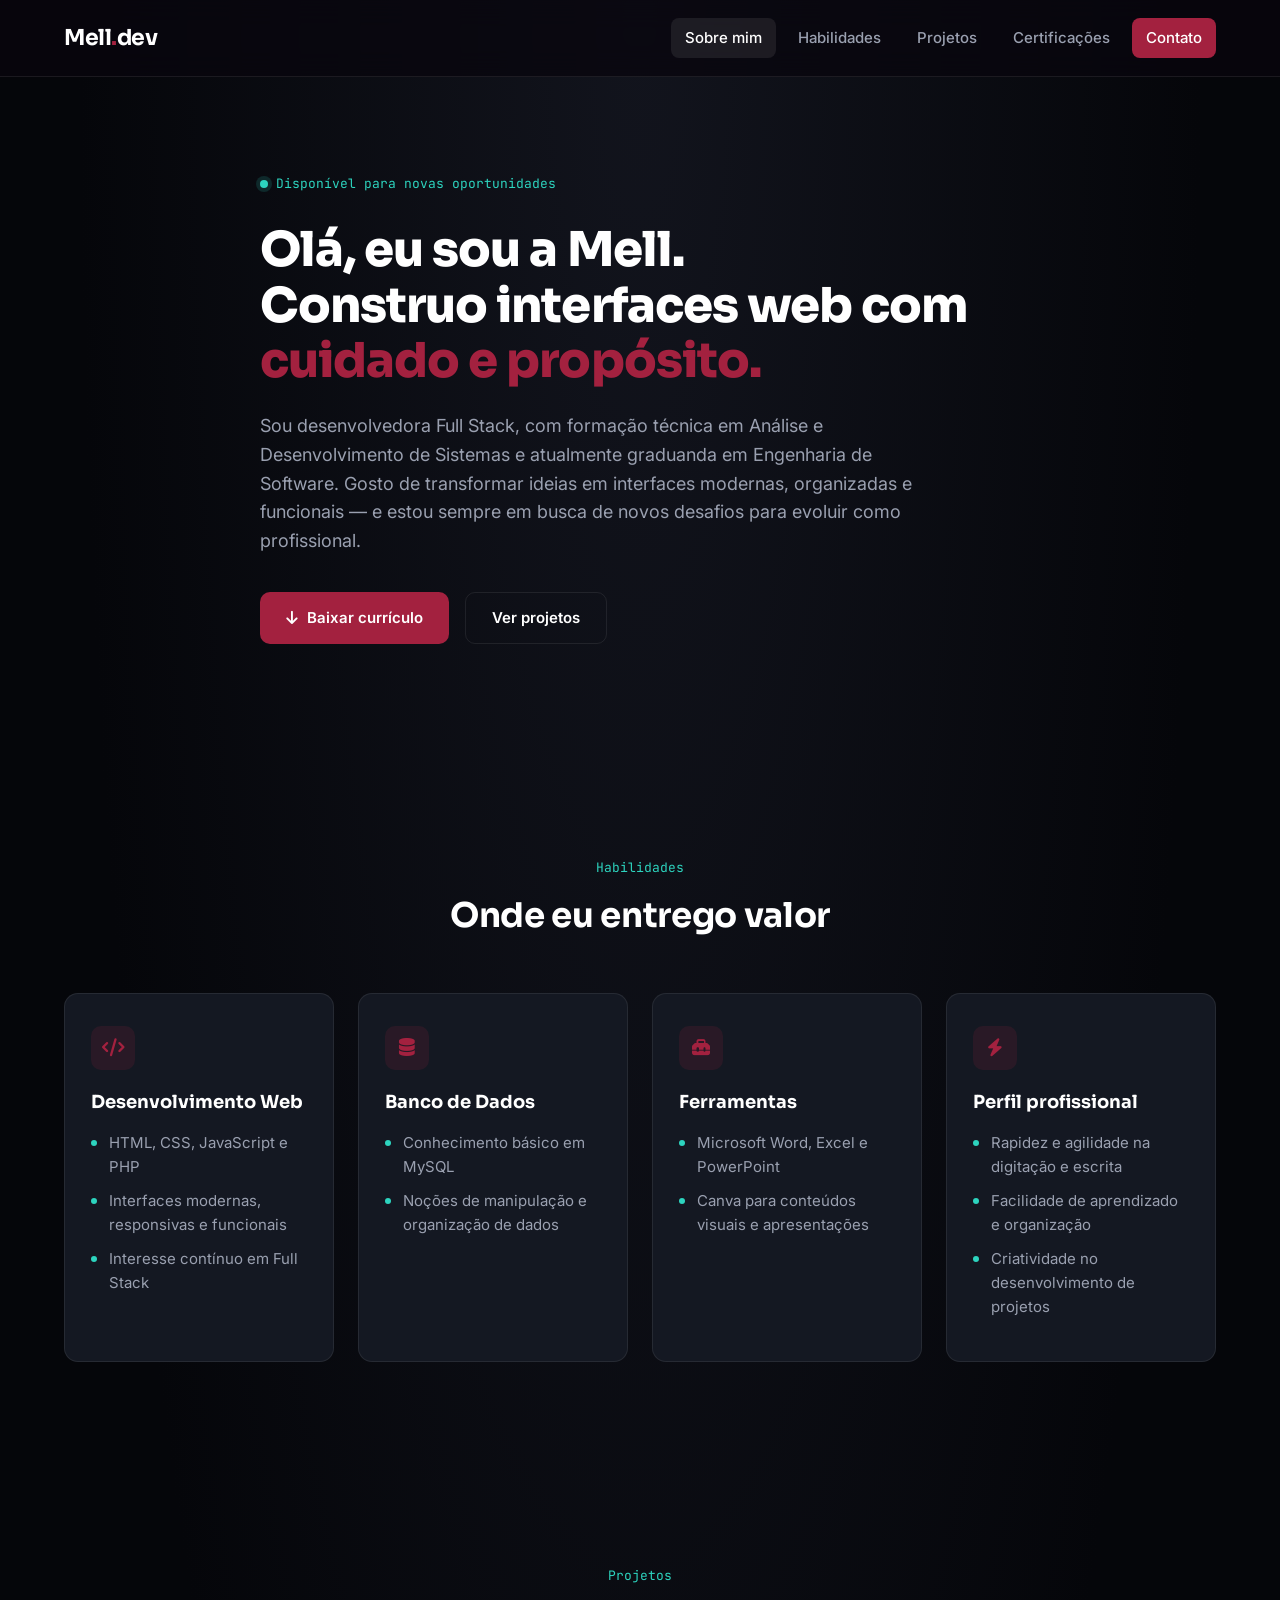
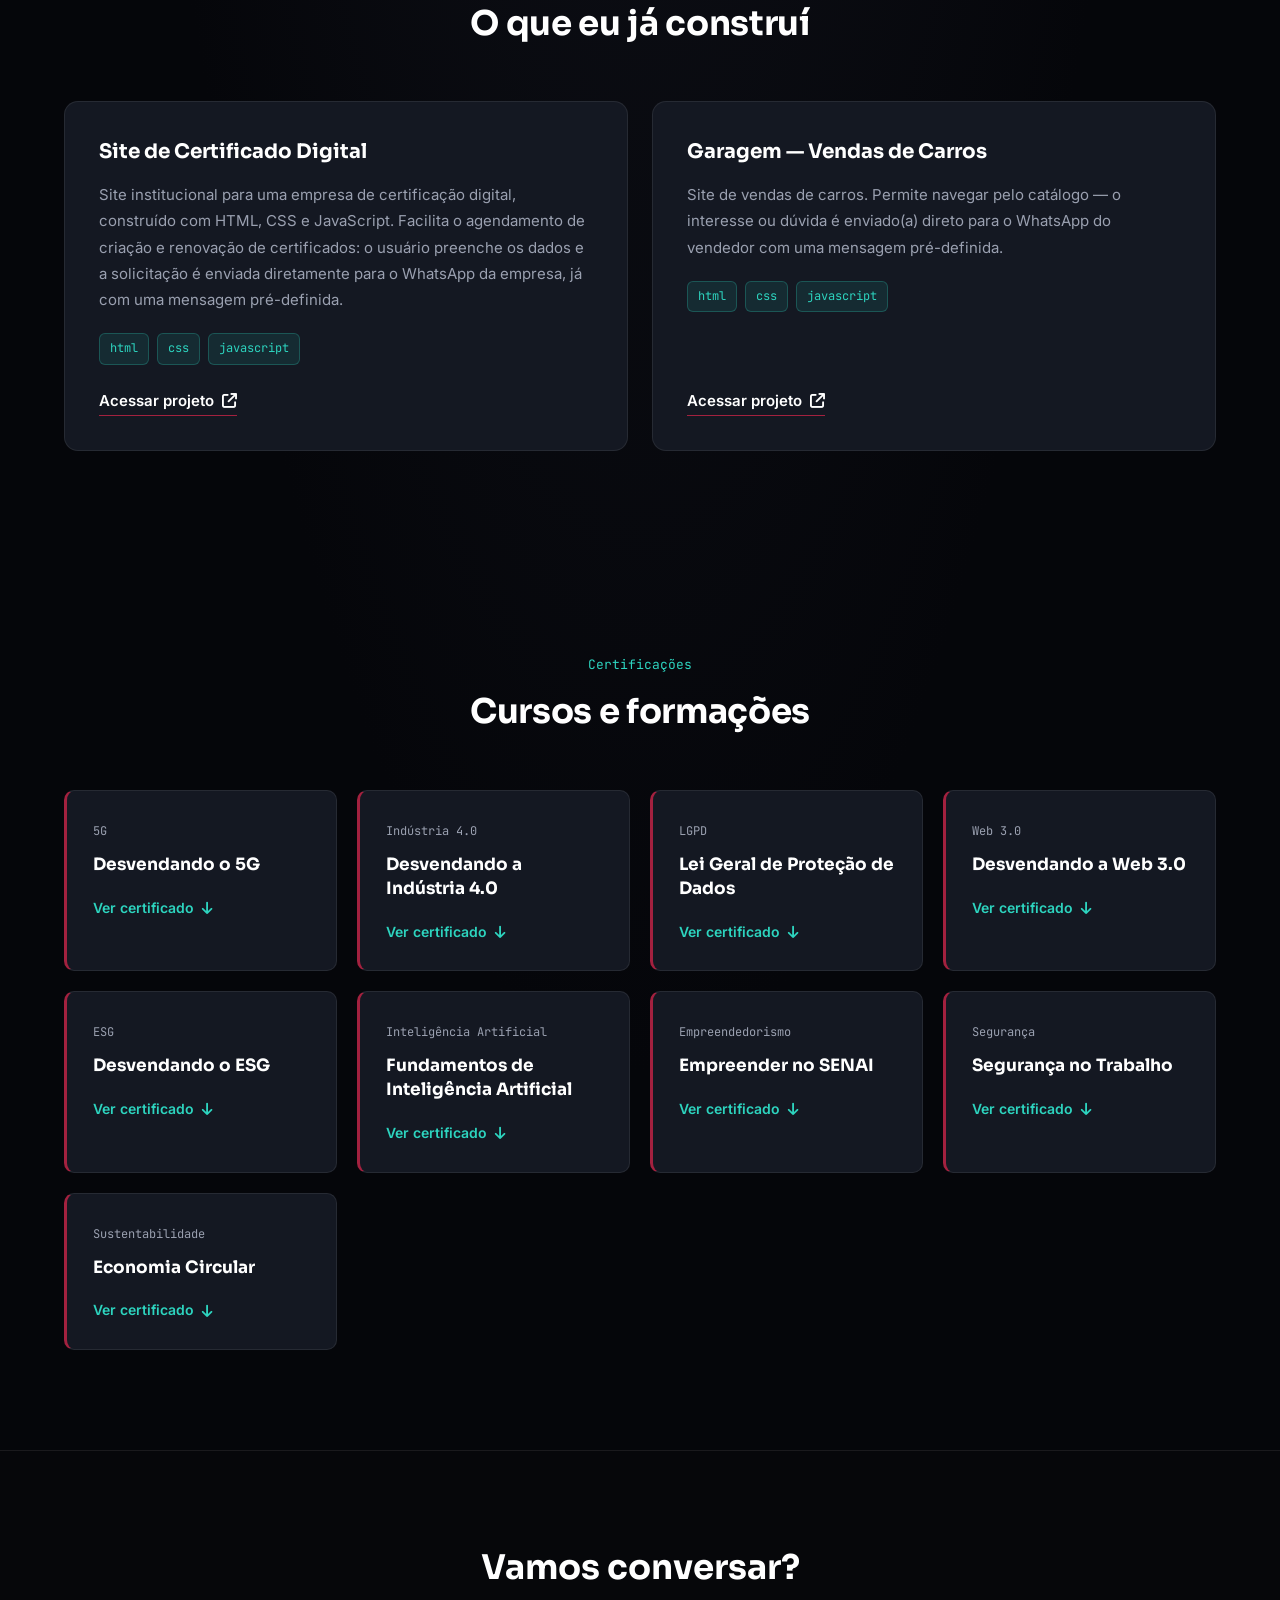
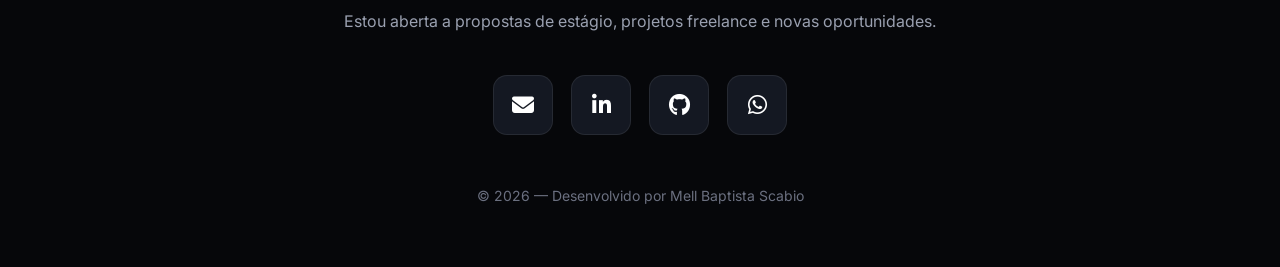
==== index.html @ d9e762c7 "ajuste dia 25/09/2026" ====
<!DOCTYPE html>
<html lang="pt-BR">

<head>
    <meta charset="UTF-8">
    <meta name="viewport" content="width=device-width, initial-scale=1.0">
    <title>Mell Baptista Scabio | Desenvolvedora Full Stack</title>
    <meta name="description" content="Portfólio de Mell Baptista Scabio, desenvolvedora Full Stack com foco em HTML, CSS, JavaScript e PHP. Confira projetos, habilidades e certificações.">

    <link rel="preconnect" href="https://fonts.googleapis.com">
    <link rel="preconnect" href="https://fonts.gstatic.com" crossorigin>
    <link href="https://fonts.googleapis.com/css2?family=Sora:wght@500;600;700;800&family=Inter:wght@400;500;600&family=JetBrains+Mono:wght@500&display=swap" rel="stylesheet">

    <link rel="stylesheet" href="css/style.css">
    <link rel="stylesheet" href="https://cdnjs.cloudflare.com/ajax/libs/font-awesome/6.5.1/css/all.min.css">
</head>

<body>

    <a href="#conteudo" class="skip-link">Pular para o conteúdo</a>

    <header>
        <div class="header-container">
            <a href="index.html" class="logo">Mell<span class="logo-dot">.</span>dev</a>

            <button class="nav-toggle" id="navToggle" aria-label="Abrir menu" aria-expanded="false">
                <span></span><span></span><span></span>
            </button>

            <nav id="navMenu">
                <ul>
                    <li><a href="#sobre">Sobre mim</a></li>
                    <li><a href="#habilidades">Habilidades</a></li>
                    <li><a href="#projetos">Projetos</a></li>
                    <li><a href="#certificacoes">Certificações</a></li>
                    <li><a href="#contato" class="nav-cta">Contato</a></li>
                </ul>
            </nav>
        </div>
    </header>

    <main id="conteudo">

        <section id="sobre" class="hero">
            <div class="hero-inner">
                <p class="eyebrow-role"><span class="dot"></span>Disponível para novas oportunidades</p>

                <h1 class="section-title">
                    Olá, eu sou a Mell.<br>
                    Construo interfaces web com <span>cuidado e propósito.</span>
                </h1>

                <p class="hero-text">
                    Sou desenvolvedora Full Stack, com formação técnica em Análise e Desenvolvimento de Sistemas
                    e atualmente graduanda em Engenharia de Software. Gosto de transformar ideias em interfaces
                    modernas, organizadas e funcionais — e estou sempre em busca de novos desafios para evoluir
                    como profissional.
                </p>

                <div class="hero-actions">
                    <a href="assets/Mell_curriculo_profissional.pdf" download class="btn btn-primary">
                        <i class="fa-solid fa-arrow-down"></i> Baixar currículo
                    </a>
                    <a href="#projetos" class="btn btn-ghost">Ver projetos</a>
                </div>
            </div>
        </section>

        <section id="habilidades" class="section-habilidades">
            <div class="section-header">
                <p class="eyebrow">Habilidades</p>
                <h2>Onde eu entrego valor</h2>
            </div>

            <div class="skills-grid">

                <article class="skill-card">
                    <div class="skill-icon"><i class="fa-solid fa-code"></i></div>
                    <h3>Desenvolvimento Web</h3>
                    <ul>
                        <li>HTML, CSS, JavaScript e PHP</li>
                        <li>Interfaces modernas, responsivas e funcionais</li>
                        <li>Interesse contínuo em Full Stack</li>
                    </ul>
                </article>

                <article class="skill-card">
                    <div class="skill-icon"><i class="fa-solid fa-database"></i></div>
                    <h3>Banco de Dados</h3>
                    <ul>
                        <li>Conhecimento básico em MySQL</li>
                        <li>Noções de manipulação e organização de dados</li>
                    </ul>
                </article>

                <article class="skill-card">
                    <div class="skill-icon"><i class="fa-solid fa-toolbox"></i></div>
                    <h3>Ferramentas</h3>
                    <ul>
                        <li>Microsoft Word, Excel e PowerPoint</li>
                        <li>Canva para conteúdos visuais e apresentações</li>
                    </ul>
                </article>

                <article class="skill-card">
                    <div class="skill-icon"><i class="fa-solid fa-bolt"></i></div>
                    <h3>Perfil profissional</h3>
                    <ul>
                        <li>Rapidez e agilidade na digitação e escrita</li>
                        <li>Facilidade de aprendizado e organização</li>
                        <li>Criatividade no desenvolvimento de projetos</li>
                    </ul>
                </article>

            </div>
        </section>

        <section id="projetos" class="section-projetos">
            <div class="section-header">
                <p class="eyebrow">Projetos</p>
                <h2>O que eu já construí</h2>
            </div>

            <div class="projects-grid">

                <article class="project-card">
                    <h3>Site de Certificado Digital</h3>
                    <p>
                        Site institucional para uma empresa de certificação digital, construído com HTML, CSS e
                        JavaScript. Facilita o agendamento de criação e renovação de certificados: o usuário
                        preenche os dados e a solicitação é enviada diretamente para o WhatsApp da empresa, já
                        com uma mensagem pré-definida.
                    </p>
                    <div class="tech-tags">
                        <span>html</span><span>css</span><span>javascript</span>
                    </div>
                    <a class="project-link" href="https://certificado-digital-rho.vercel.app/" target="_blank" rel="noopener">
                        Acessar projeto <i class="fa-solid fa-arrow-up-right-from-square"></i>
                    </a>
                </article>

                <article class="project-card">
                    <h3>Garagem — Vendas de Carros</h3>
                    <p>
                        Site de vendas de carros. Permite navegar pelo catálogo — o interesse ou dúvida é enviado(a) direto para o WhatsApp do vendedor com uma mensagem
                        pré-definida.
                    </p>
                    <div class="tech-tags">
                        <span>html</span><span>css</span><span>javascript</span>
                    </div>
                    <a class="project-link" href="https://garagem-multimarcas.vercel.app" target="_blank" rel="noopener">
                        Acessar projeto <i class="fa-solid fa-arrow-up-right-from-square"></i>
                    </a>
                </article>

            </div>
        </section>

        <section id="certificacoes" class="section-certificacoes">
            <div class="section-header">
                <p class="eyebrow">Certificações</p>
                <h2>Cursos e formações</h2>
            </div>

            <div class="cert-grid">

                <article class="cert-card">
                    <span class="tag">5G</span>
                    <h3>Desvendando o 5G</h3>
                    <a href="assets/desvendando_o_5g.pdf" download class="cert-link">Ver certificado <i class="fa-solid fa-arrow-down"></i></a>
                </article>

                <article class="cert-card">
                    <span class="tag">Indústria 4.0</span>
                    <h3>Desvendando a Indústria 4.0</h3>
                    <a href="assets/desvendando_a_industria_4.pdf" download class="cert-link">Ver certificado <i class="fa-solid fa-arrow-down"></i></a>
                </article>

                <article class="cert-card">
                    <span class="tag">LGPD</span>
                    <h3>Lei Geral de Proteção de Dados</h3>
                    <a href="assets/lgpd.pdf" download class="cert-link">Ver certificado <i class="fa-solid fa-arrow-down"></i></a>
                </article>

                <article class="cert-card">
                    <span class="tag">Web 3.0</span>
                    <h3>Desvendando a Web 3.0</h3>
                    <a href="assets/web_3.0.pdf" download class="cert-link">Ver certificado <i class="fa-solid fa-arrow-down"></i></a>
                </article>

                <article class="cert-card">
                    <span class="tag">ESG</span>
                    <h3>Desvendando o ESG</h3>
                    <a href="assets/desvendando_o_esg.pdf" download class="cert-link">Ver certificado <i class="fa-solid fa-arrow-down"></i></a>
                </article>

                <article class="cert-card">
                    <span class="tag">Inteligência Artificial</span>
                    <h3>Fundamentos de Inteligência Artificial</h3>
                    <a href="assets/fundamentos_ia.pdf" download class="cert-link">Ver certificado <i class="fa-solid fa-arrow-down"></i></a>
                </article>

                <article class="cert-card">
                    <span class="tag">Empreendedorismo</span>
                    <h3>Empreender no SENAI</h3>
                    <a href="assets/emprender_senai.pdf" download class="cert-link">Ver certificado <i class="fa-solid fa-arrow-down"></i></a>
                </article>

                <article class="cert-card">
                    <span class="tag">Segurança</span>
                    <h3>Segurança no Trabalho</h3>
                    <a href="assets/seguranca_no_trabalho.pdf" download class="cert-link">Ver certificado <i class="fa-solid fa-arrow-down"></i></a>
                </article>

                <article class="cert-card">
                    <span class="tag">Sustentabilidade</span>
                    <h3>Economia Circular</h3>
                    <a href="assets/economia_circular.pdf" download class="cert-link">Ver certificado <i class="fa-solid fa-arrow-down"></i></a>
                </article>

            </div>
        </section>

    </main>

    <footer id="contato" class="footer">
        <h2>Vamos conversar?</h2>
        <p class="footer-text">Estou aberta a propostas de estágio, projetos freelance e novas oportunidades.</p>

        <div class="icones-contato">
            <a href="mailto:mellbs1409@gmail.com" class="icone-card" title="E-mail">
                <i class="fa-solid fa-envelope"></i>
            </a>
            <a href="https://www.linkedin.com/in/mell-scabio-a323b62b7" target="_blank" rel="noopener" class="icone-card" title="LinkedIn">
                <i class="fa-brands fa-linkedin-in"></i>
            </a>
            <a href="https://github.com/Mellbs" target="_blank" rel="noopener" class="icone-card" title="GitHub">
                <i class="fa-brands fa-github"></i>
            </a>
            <a href="https://wa.me/5519996731765" target="_blank" rel="noopener" class="icone-card" title="WhatsApp">
                <i class="fa-brands fa-whatsapp"></i>
            </a>
        </div>

        <p class="copyright">© 2026 — Desenvolvido por Mell Baptista Scabio</p>
    </footer>

    <script>
        // Menu mobile
        const navToggle = document.getElementById('navToggle');
        const navMenu = document.getElementById('navMenu');

        navToggle.addEventListener('click', () => {
            const isOpen = navMenu.classList.toggle('open');
            navToggle.classList.toggle('open');
            navToggle.setAttribute('aria-expanded', isOpen);
        });

        navMenu.querySelectorAll('a').forEach(link => {
            link.addEventListener('click', () => {
                navMenu.classList.remove('open');
                navToggle.classList.remove('open');
                navToggle.setAttribute('aria-expanded', false);
            });
        });

        // Destaca o link do menu conforme a seção visível
        const sections = document.querySelectorAll('main section, footer');
        const navLinks = document.querySelectorAll('nav a');

        const observer = new IntersectionObserver((entries) => {
            entries.forEach(entry => {
                if (entry.isIntersecting) {
                    const id = entry.target.getAttribute('id');
                    navLinks.forEach(link => {
                        link.classList.toggle('active', link.getAttribute('href') === `#${id}`);
                    });
                }
            });
        }, { rootMargin: '-40% 0px -50% 0px' });

        sections.forEach(section => observer.observe(section));
    </script>

</body>

</html>
---- css/style.css ----
/* =========================================================
   RESET
========================================================= */
* {
    margin: 0;
    padding: 0;
    box-sizing: border-box;
}

/* =========================================================
   DESIGN TOKENS
========================================================= */
:root {
    /* base */
    --bg: #0a0c11;
    --surface: #141822;
    --surface-2: #1b202c;
    --border: rgba(255, 255, 255, 0.08);

    /* text */
    --ink: #f3f4f7;
    --ink-muted: #9aa0b0;

    /* accent — wine red (identity) + teal (support) */
    --wine: #a3213f;
    --wine-dark: #6e1229;
    --teal: #2dd4bf;

    /* type */
    --font-display: 'Sora', 'Segoe UI', sans-serif;
    --font-body: 'Inter', 'Segoe UI', sans-serif;
    --font-mono: 'JetBrains Mono', monospace;

    --radius: 14px;
}

html {
    scroll-behavior: smooth;
}

@media (prefers-reduced-motion: reduce) {
    html {
        scroll-behavior: auto;
    }

    * {
        animation-duration: 0.01ms !important;
        transition-duration: 0.01ms !important;
    }
}

html,
body {
    min-height: 100%;
    overflow-x: hidden;
    background-color: var(--bg);
}

body {
    font-family: var(--font-body);
    line-height: 1.6;
    color: var(--ink);
    display: flex;
    flex-direction: column;
}

.skip-link {
    position: absolute;
    left: -999px;
    top: 0;
    background: var(--wine);
    color: white;
    padding: 12px 18px;
    z-index: 2000;
    border-radius: 0 0 8px 0;
}

.skip-link:focus {
    left: 0;
}

a {
    color: inherit;
}

:focus-visible {
    outline: 2px solid var(--teal);
    outline-offset: 3px;
}

/* =========================================================
   HEADER
========================================================= */
header {
    position: fixed;
    top: 0;
    left: 0;
    width: 100%;
    padding: 18px 0;
    background: rgba(8, 6, 14, 0.75);
    backdrop-filter: blur(14px);
    border-bottom: 1px solid var(--border);
    z-index: 1000;
}

.header-container {
    max-width: 1200px;
    margin: 0 auto;
    padding: 0 24px;
    display: flex;
    justify-content: space-between;
    align-items: center;
    gap: 20px;
}

.logo {
    font-family: var(--font-display);
    color: white;
    font-size: 22px;
    font-weight: 700;
    text-decoration: none;
    letter-spacing: -0.02em;
}

.logo-dot {
    color: var(--wine);
}

.logo:hover .logo-dot {
    color: var(--teal);
}

nav ul {
    display: flex;
    align-items: center;
    gap: 8px;
    list-style: none;
}

nav a {
    display: inline-block;
    color: var(--ink-muted);
    text-decoration: none;
    font-size: 15px;
    font-weight: 500;
    padding: 8px 14px;
    border-radius: 8px;
    transition: color 0.25s ease, background 0.25s ease;
}

nav a:hover,
nav a.active {
    color: white;
    background: rgba(255, 255, 255, 0.08);
}

nav a.nav-cta {
    color: white;
    background: var(--wine);
}

nav a.nav-cta:hover {
    background: var(--wine-dark);
}

.nav-toggle {
    display: none;
    flex-direction: column;
    justify-content: center;
    gap: 5px;
    width: 40px;
    height: 40px;
    background: transparent;
    border: 1px solid var(--border);
    border-radius: 8px;
    cursor: pointer;
}

.nav-toggle span {
    display: block;
    height: 2px;
    width: 20px;
    margin: 0 auto;
    background: white;
    transition: transform 0.25s ease, opacity 0.25s ease;
}

.nav-toggle.open span:nth-child(1) {
    transform: translateY(7px) rotate(45deg);
}

.nav-toggle.open span:nth-child(2) {
    opacity: 0;
}

.nav-toggle.open span:nth-child(3) {
    transform: translateY(-7px) rotate(-45deg);
}

/* =========================================================
   MAIN / SHARED SECTION STYLES
========================================================= */
main {
    flex: 1;
    background: radial-gradient(ellipse at top, #12141d 0%, #05060a 62%);
}

.section-header {
    max-width: 700px;
    margin: 0 auto 50px;
    padding: 0 24px;
    text-align: center;
}

.eyebrow,
.eyebrow-role {
    font-family: var(--font-mono);
    font-size: 13px;
    color: var(--teal);
    margin-bottom: 10px;
    display: inline-flex;
    align-items: center;
    gap: 8px;
}

.eyebrow-role .dot {
    width: 8px;
    height: 8px;
    border-radius: 50%;
    background: var(--teal);
    box-shadow: 0 0 0 4px rgba(45, 212, 191, 0.15);
}

.section-header h2 {
    font-family: var(--font-display);
    font-size: 34px;
    font-weight: 700;
    color: white;
    letter-spacing: -0.01em;
}

section {
    padding: 100px 0;
}

/* =========================================================
   HERO
========================================================= */
.hero {
    padding: 170px 24px 110px;
    display: flex;
    justify-content: center;
}

.hero-inner {
    max-width: 760px;
    text-align: left;
}

.section-title {
    font-family: var(--font-display);
    font-size: 48px;
    line-height: 1.15;
    color: white;
    font-weight: 800;
    letter-spacing: -0.02em;
    margin: 18px 0 24px;
}

.section-title span {
    color: var(--wine);
}

.hero-text {
    font-size: 18px;
    color: var(--ink-muted);
    max-width: 62ch;
    margin-bottom: 36px;
}

.hero-actions {
    display: flex;
    flex-wrap: wrap;
    gap: 16px;
}

/* =========================================================
   BUTTONS
========================================================= */
.btn {
    display: inline-flex;
    align-items: center;
    gap: 10px;
    padding: 13px 26px;
    text-decoration: none;
    border: none;
    border-radius: 10px;
    cursor: pointer;
    font-size: 15px;
    font-weight: 600;
    font-family: var(--font-body);
    transition: transform 0.2s ease, box-shadow 0.2s ease, background 0.2s ease, border-color 0.2s ease;
}

.btn-primary {
    background: var(--wine);
    color: white;
}

.btn-primary:hover {
    background: var(--wine-dark);
    transform: translateY(-2px);
    box-shadow: 0 10px 24px rgba(163, 33, 63, 0.35);
}

.btn-ghost {
    background: transparent;
    color: white;
    border: 1px solid var(--border);
}

.btn-ghost:hover {
    border-color: var(--teal);
    color: var(--teal);
    transform: translateY(-2px);
}

/* =========================================================
   SKILLS
========================================================= */
.skills-grid {
    max-width: 1200px;
    margin: 0 auto;
    padding: 0 24px;
    display: grid;
    grid-template-columns: repeat(auto-fit, minmax(240px, 1fr));
    gap: 24px;
}

.skill-card {
    background: var(--surface);
    border: 1px solid var(--border);
    border-radius: var(--radius);
    padding: 32px 26px;
    transition: border-color 0.25s ease, transform 0.25s ease;
}

.skill-card:hover {
    border-color: rgba(45, 212, 191, 0.35);
    transform: translateY(-4px);
}

.skill-icon {
    width: 44px;
    height: 44px;
    display: flex;
    align-items: center;
    justify-content: center;
    border-radius: 10px;
    background: rgba(163, 33, 63, 0.15);
    color: var(--wine);
    font-size: 18px;
    margin-bottom: 18px;
}

.skill-card h3 {
    font-family: var(--font-display);
    font-size: 18px;
    color: white;
    margin-bottom: 14px;
}

.skill-card ul {
    list-style: none;
}

.skill-card li {
    font-size: 15px;
    color: var(--ink-muted);
    padding-left: 18px;
    position: relative;
    margin-bottom: 10px;
}

.skill-card li::before {
    content: "";
    position: absolute;
    left: 0;
    top: 9px;
    width: 6px;
    height: 6px;
    border-radius: 50%;
    background: var(--teal);
}

/* =========================================================
   PROJECTS
========================================================= */
.projects-grid {
    max-width: 1200px;
    margin: 0 auto;
    padding: 0 24px;
    display: grid;
    grid-template-columns: repeat(auto-fit, minmax(320px, 1fr));
    gap: 24px;
}

.project-card {
    background: var(--surface);
    border: 1px solid var(--border);
    border-radius: var(--radius);
    padding: 34px;
    display: flex;
    flex-direction: column;
}

.project-card h3 {
    font-family: var(--font-display);
    font-size: 20px;
    color: white;
    margin-bottom: 14px;
}

.project-card p {
    color: var(--ink-muted);
    font-size: 15px;
    line-height: 1.75;
    margin-bottom: 20px;
}

.tech-tags {
    display: flex;
    flex-wrap: wrap;
    gap: 8px;
    margin-bottom: 24px;
}

.tech-tags span {
    font-family: var(--font-mono);
    font-size: 12px;
    color: var(--teal);
    background: rgba(45, 212, 191, 0.1);
    border: 1px solid rgba(45, 212, 191, 0.25);
    padding: 5px 10px;
    border-radius: 6px;
}

.project-link {
    margin-top: auto;
    display: inline-flex;
    align-items: center;
    gap: 8px;
    font-weight: 600;
    font-size: 15px;
    color: white;
    text-decoration: none;
    align-self: flex-start;
    padding-bottom: 2px;
    border-bottom: 1px solid var(--wine);
    transition: color 0.2s ease, border-color 0.2s ease;
}

.project-link:hover {
    color: var(--teal);
    border-color: var(--teal);
}

/* =========================================================
   CERTIFICATIONS
========================================================= */
.cert-grid {
    max-width: 1200px;
    margin: 0 auto;
    padding: 0 24px;
    display: grid;
    grid-template-columns: repeat(auto-fit, minmax(260px, 1fr));
    gap: 20px;
}

.cert-card {
    background: var(--surface);
    border: 1px solid var(--border);
    border-left: 3px solid var(--wine);
    border-radius: 10px;
    padding: 26px;
    transition: transform 0.25s ease, border-color 0.25s ease;
}

.cert-card:hover {
    transform: translateY(-4px);
    border-left-color: var(--teal);
}

.cert-card .tag {
    display: inline-block;
    font-family: var(--font-mono);
    font-size: 12px;
    color: var(--ink-muted);
    margin-bottom: 12px;
}

.cert-card h3 {
    font-family: var(--font-display);
    font-size: 17px;
    color: white;
    margin-bottom: 18px;
    line-height: 1.4;
}

.cert-link {
    display: inline-flex;
    align-items: center;
    gap: 8px;
    font-size: 14px;
    font-weight: 600;
    color: var(--teal);
    text-decoration: none;
}

.cert-link:hover {
    color: white;
}

/* =========================================================
   FOOTER
========================================================= */
.footer {
    width: 100%;
    background: #06070a;
    border-top: 1px solid var(--border);
    color: white;
    text-align: center;
    padding: 90px 24px 60px;
}

.footer h2 {
    font-family: var(--font-display);
    font-size: 34px;
    font-weight: 700;
    margin-bottom: 14px;
}

.footer-text {
    color: var(--ink-muted);
    margin-bottom: 40px;
}

.icones-contato {
    display: flex;
    justify-content: center;
    align-items: center;
    gap: 18px;
    flex-wrap: wrap;
    margin-bottom: 50px;
}

.icone-card {
    width: 60px;
    height: 60px;
    display: flex;
    justify-content: center;
    align-items: center;
    border-radius: 14px;
    text-decoration: none;
    background: var(--surface);
    border: 1px solid var(--border);
    transition: transform 0.25s ease, background 0.25s ease, border-color 0.25s ease;
    font-size: 22px;
    color: white;
}

.icone-card:hover {
    transform: translateY(-4px);
    background: var(--wine);
    border-color: var(--wine);
}

.copyright {
    color: #6b7080;
    font-size: 14px;
}

/* =========================================================
   RESPONSIVENESS
========================================================= */
@media (max-width: 860px) {
    nav {
        position: fixed;
        top: 68px;
        left: 0;
        width: 100%;
        background: rgba(8, 6, 14, 0.97);
        border-bottom: 1px solid var(--border);
        max-height: 0;
        overflow: hidden;
        transition: max-height 0.3s ease;
    }

    nav ul {
        flex-direction: column;
        align-items: stretch;
        padding: 10px 24px 20px;
        gap: 4px;
    }

    nav a {
        width: 100%;
    }

    nav.open {
        max-height: 400px;
    }

    .nav-toggle {
        display: flex;
    }
}

@media (max-width: 768px) {
    .hero {
        padding: 140px 20px 80px;
    }

    .section-title {
        font-size: 32px;
    }

    .hero-text {
        font-size: 16px;
    }

    section {
        padding: 70px 0;
    }

    .section-header h2 {
        font-size: 26px;
    }

    .footer h2 {
        font-size: 26px;
    }

    .btn {
        width: 100%;
        justify-content: center;
    }

    .hero-actions {
        flex-direction: column;
    }
}

@media (max-width: 480px) {
    .logo {
        font-size: 19px;
    }

    .section-title {
        font-size: 26px;
    }

    .icone-card {
        width: 52px;
        height: 52px;
        font-size: 19px;
    }
}
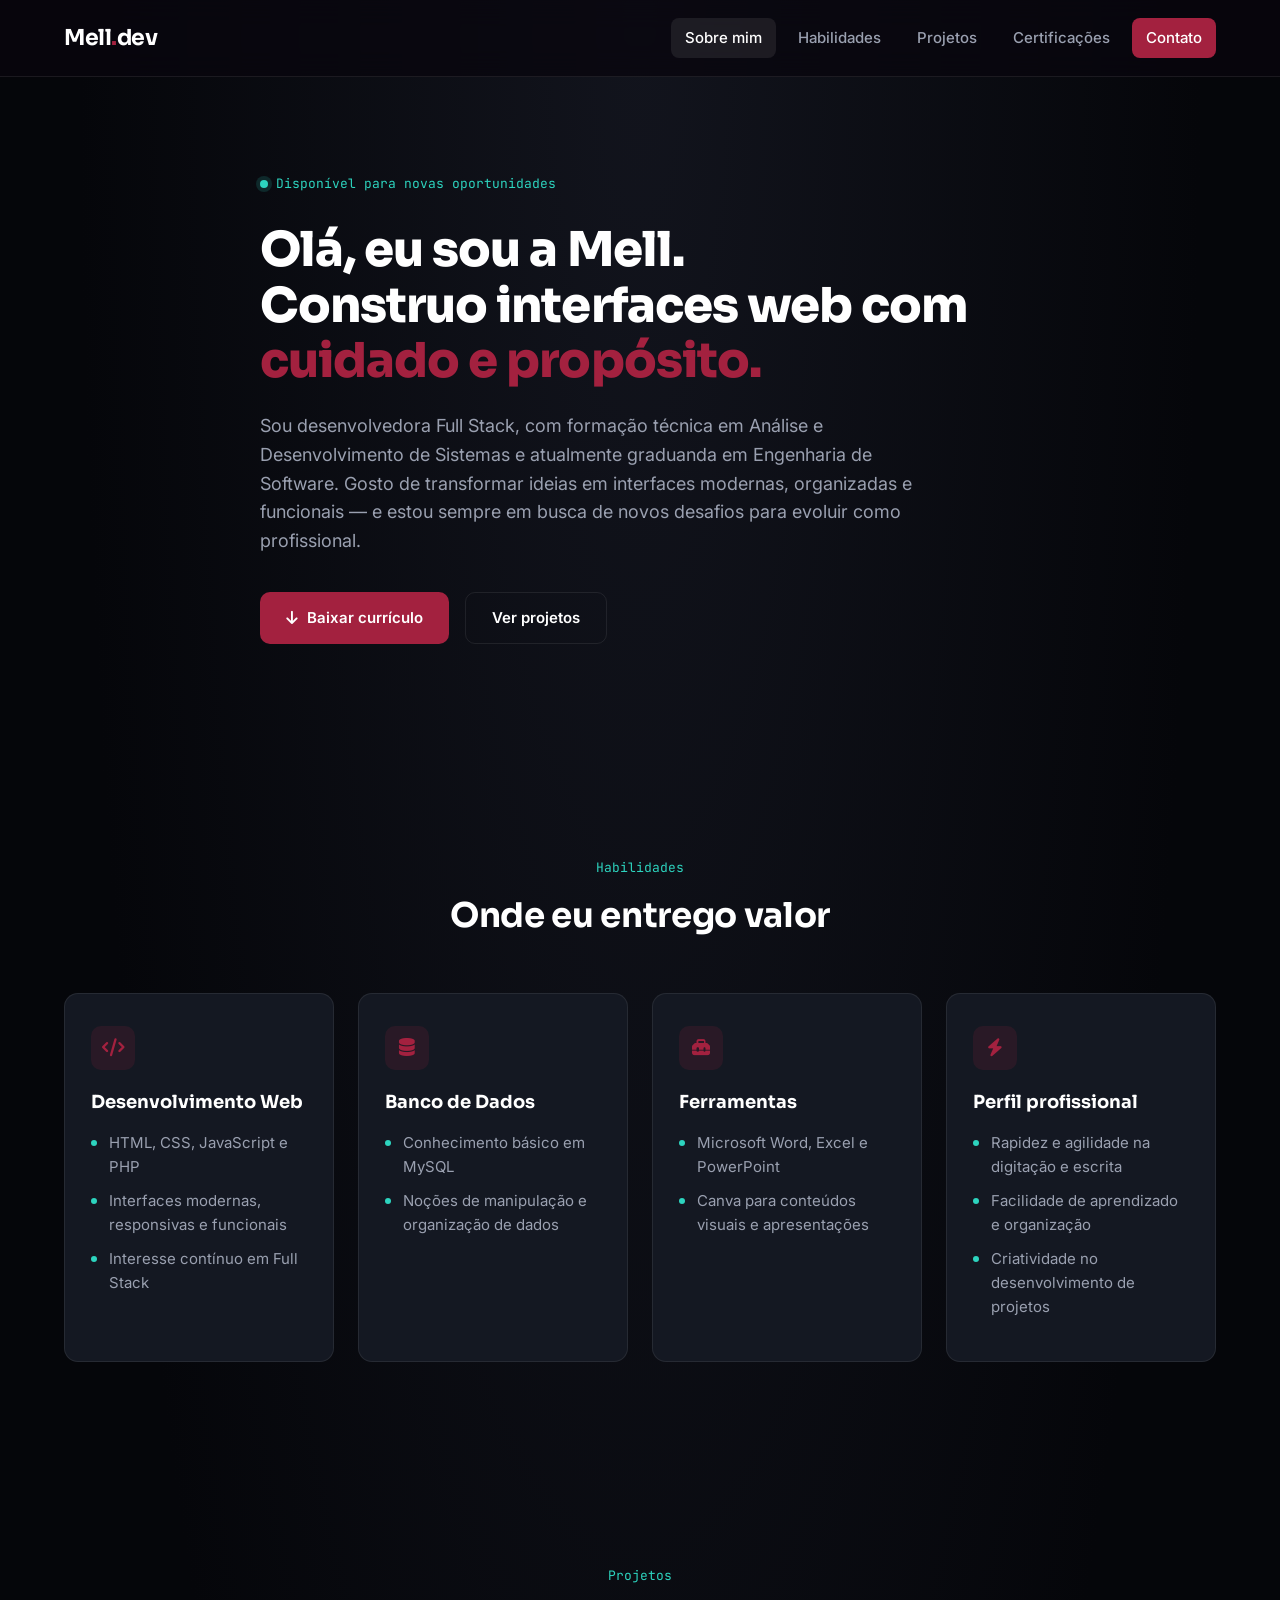
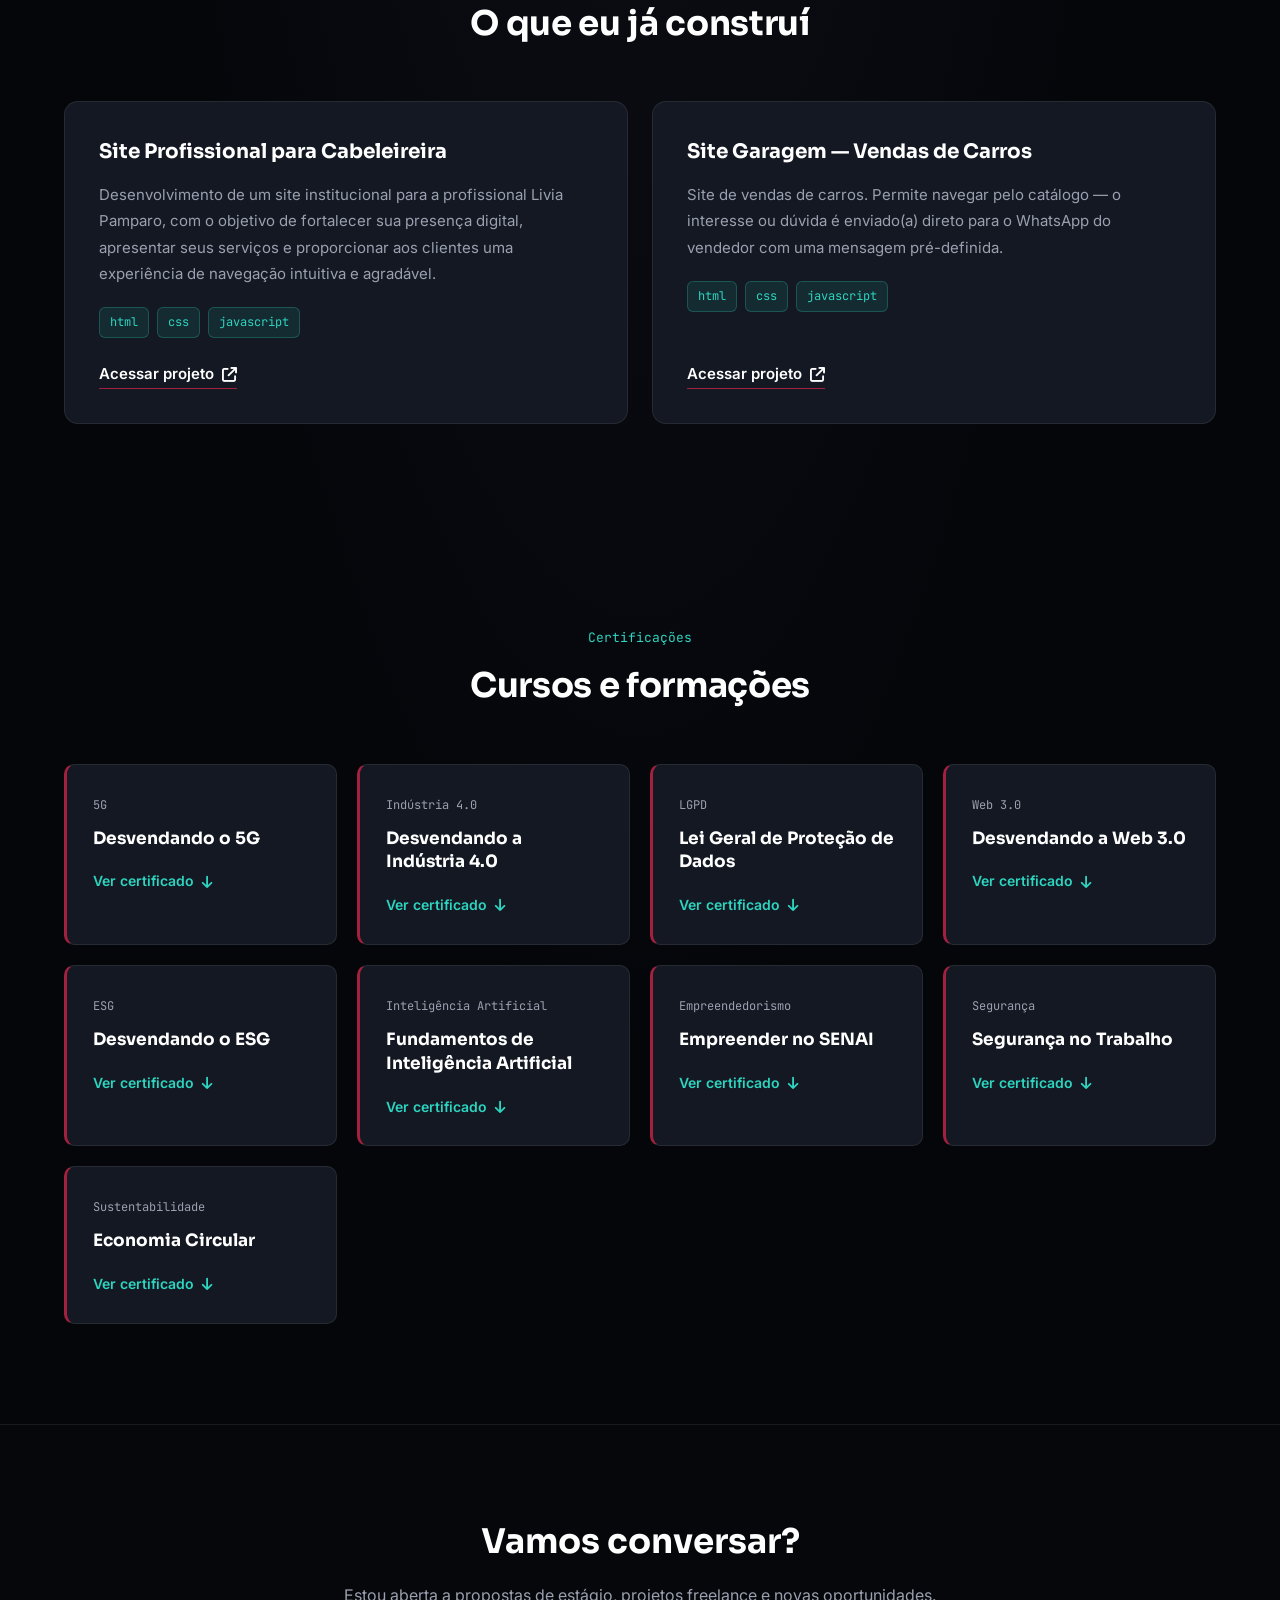
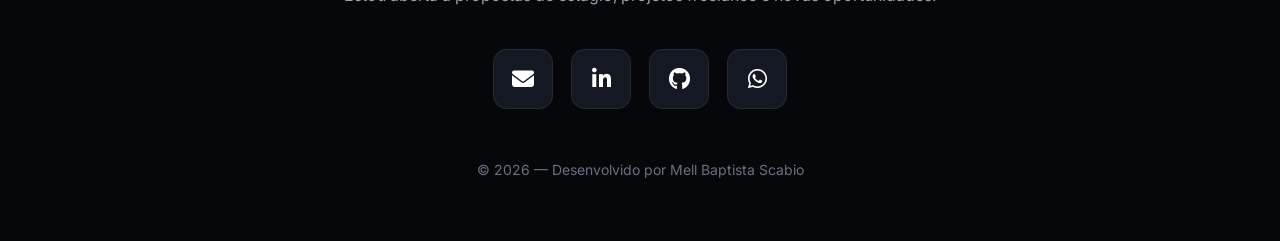
==== commit 48fed924: "site livia" ====
--- a/index.html
+++ b/index.html
@@ -124,23 +124,20 @@
             <div class="projects-grid">
 
                 <article class="project-card">
-                    <h3>Site de Certificado Digital</h3>
+                    <h3>Site Profissional para Cabeleireira</h3>
                     <p>
-                        Site institucional para uma empresa de certificação digital, construído com HTML, CSS e
-                        JavaScript. Facilita o agendamento de criação e renovação de certificados: o usuário
-                        preenche os dados e a solicitação é enviada diretamente para o WhatsApp da empresa, já
-                        com uma mensagem pré-definida.
+                        Desenvolvimento de um site institucional para a profissional Livia Pamparo, com o objetivo de fortalecer sua presença digital, apresentar seus serviços e proporcionar aos clientes uma experiência de navegação intuitiva e agradável.
                     </p>
                     <div class="tech-tags">
                         <span>html</span><span>css</span><span>javascript</span>
                     </div>
-                    <a class="project-link" href="https://certificado-digital-rho.vercel.app/" target="_blank" rel="noopener">
+                    <a class="project-link" href="https://www.liviapamparo.com.br" target="_blank" rel="noopener">
                         Acessar projeto <i class="fa-solid fa-arrow-up-right-from-square"></i>
                     </a>
                 </article>
 
                 <article class="project-card">
-                    <h3>Garagem — Vendas de Carros</h3>
+                    <h3> Site Garagem — Vendas de Carros</h3>
                     <p>
                         Site de vendas de carros. Permite navegar pelo catálogo — o interesse ou dúvida é enviado(a) direto para o WhatsApp do vendedor com uma mensagem
                         pré-definida.
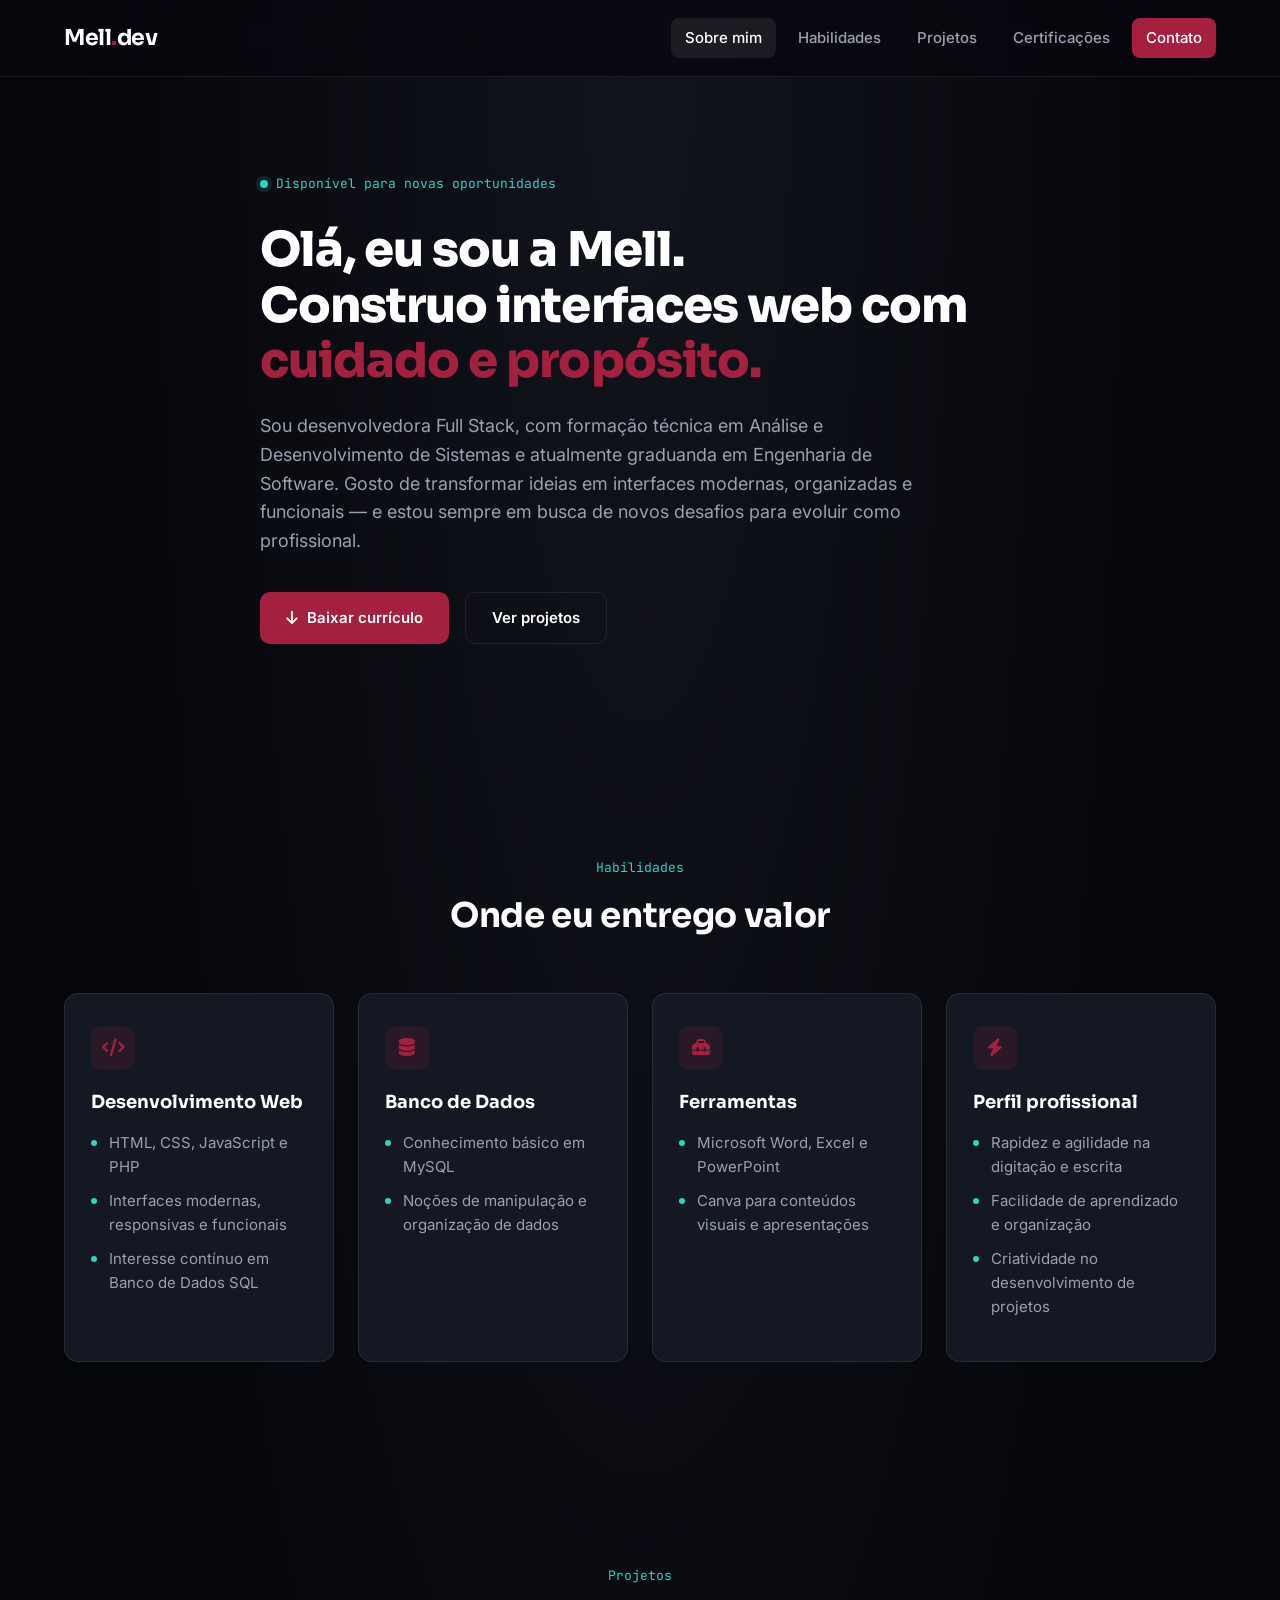
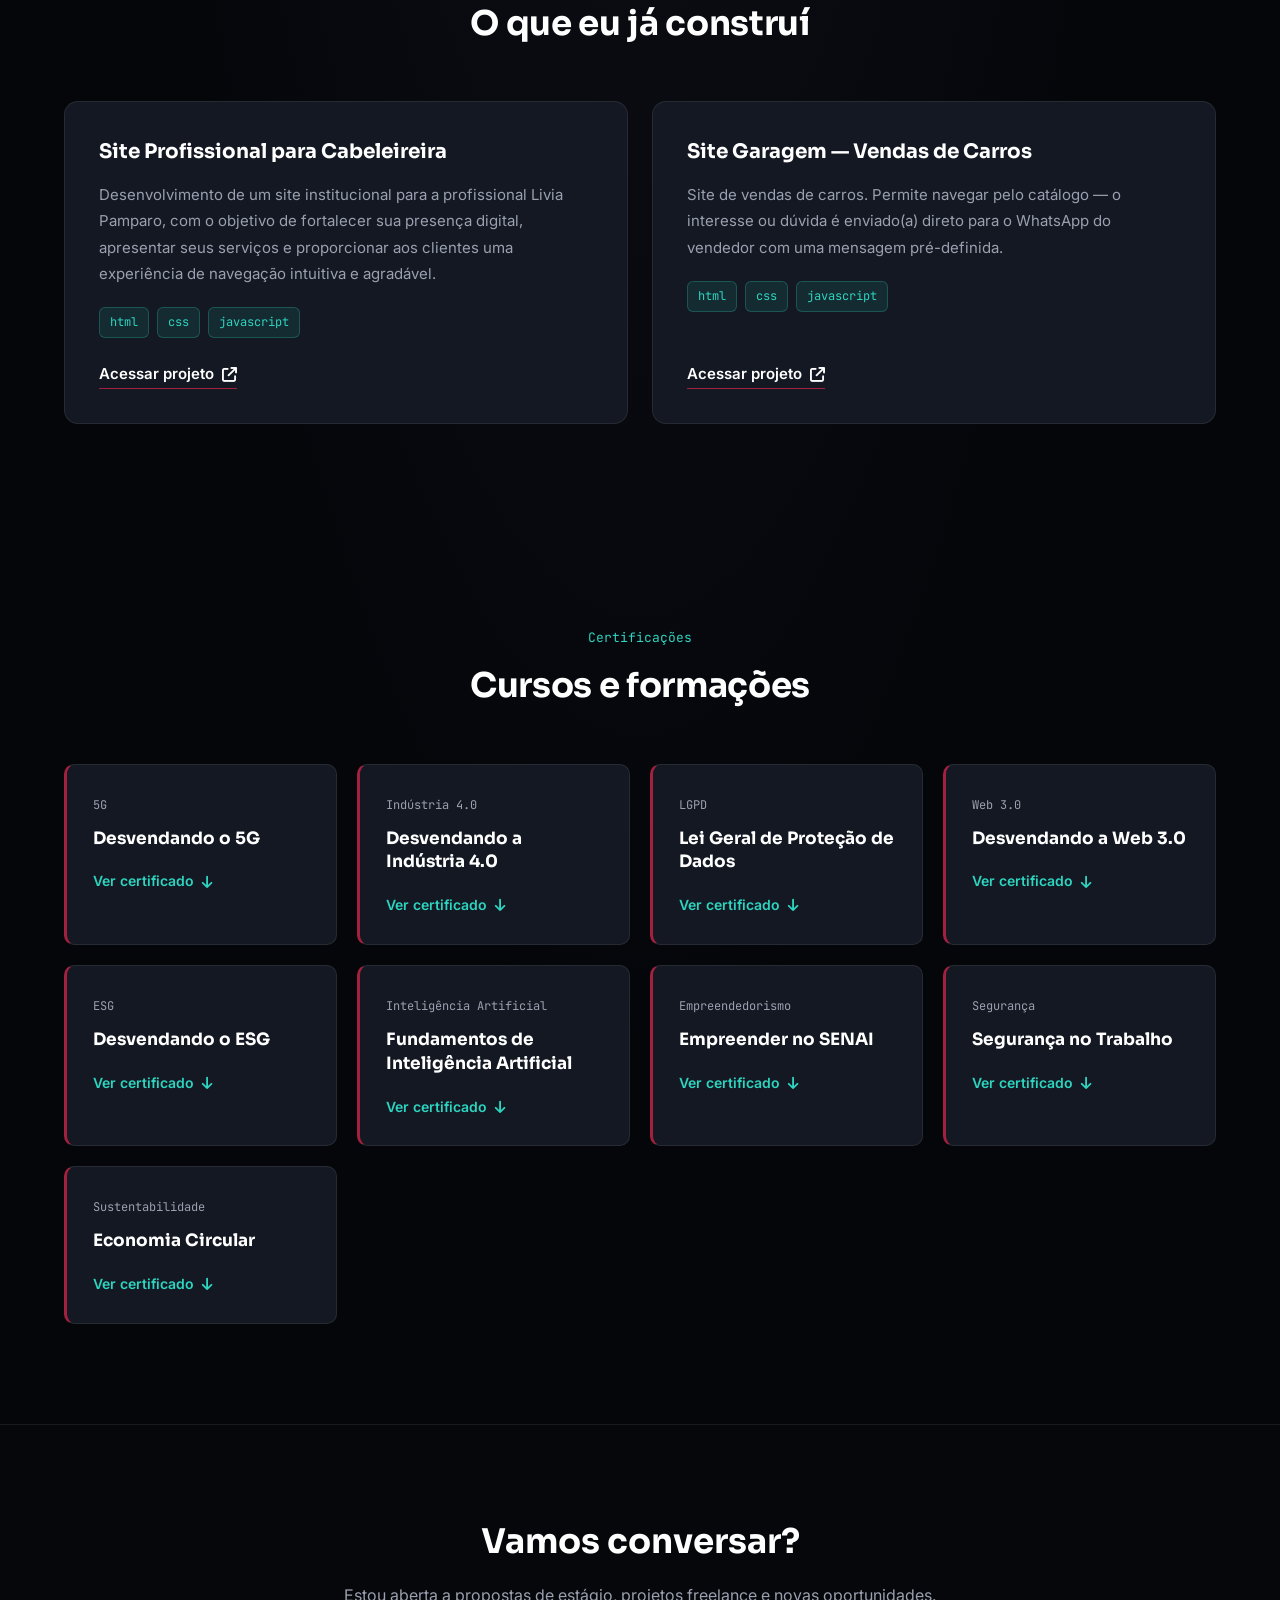
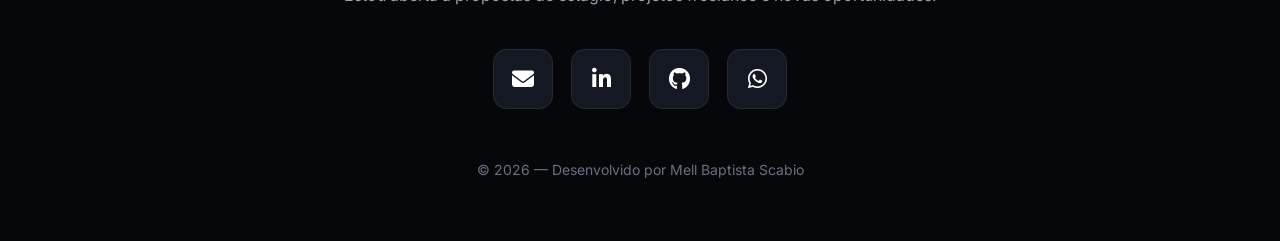
==== commit a98dcb8c: "curriculo novo" ====
--- a/index.html
+++ b/index.html
@@ -58,7 +58,7 @@
                 </p>
 
                 <div class="hero-actions">
-                    <a href="assets/Mell_curriculo_profissional.pdf" download class="btn btn-primary">
+                    <a href="assets/Mell-Currículo-Profissional.pdf" download class="btn btn-primary">
                         <i class="fa-solid fa-arrow-down"></i> Baixar currículo
                     </a>
                     <a href="#projetos" class="btn btn-ghost">Ver projetos</a>
@@ -80,7 +80,7 @@
                     <ul>
                         <li>HTML, CSS, JavaScript e PHP</li>
                         <li>Interfaces modernas, responsivas e funcionais</li>
-                        <li>Interesse contínuo em Full Stack</li>
+                        <li>Interesse contínuo em Banco de Dados SQL</li>
                     </ul>
                 </article>
 
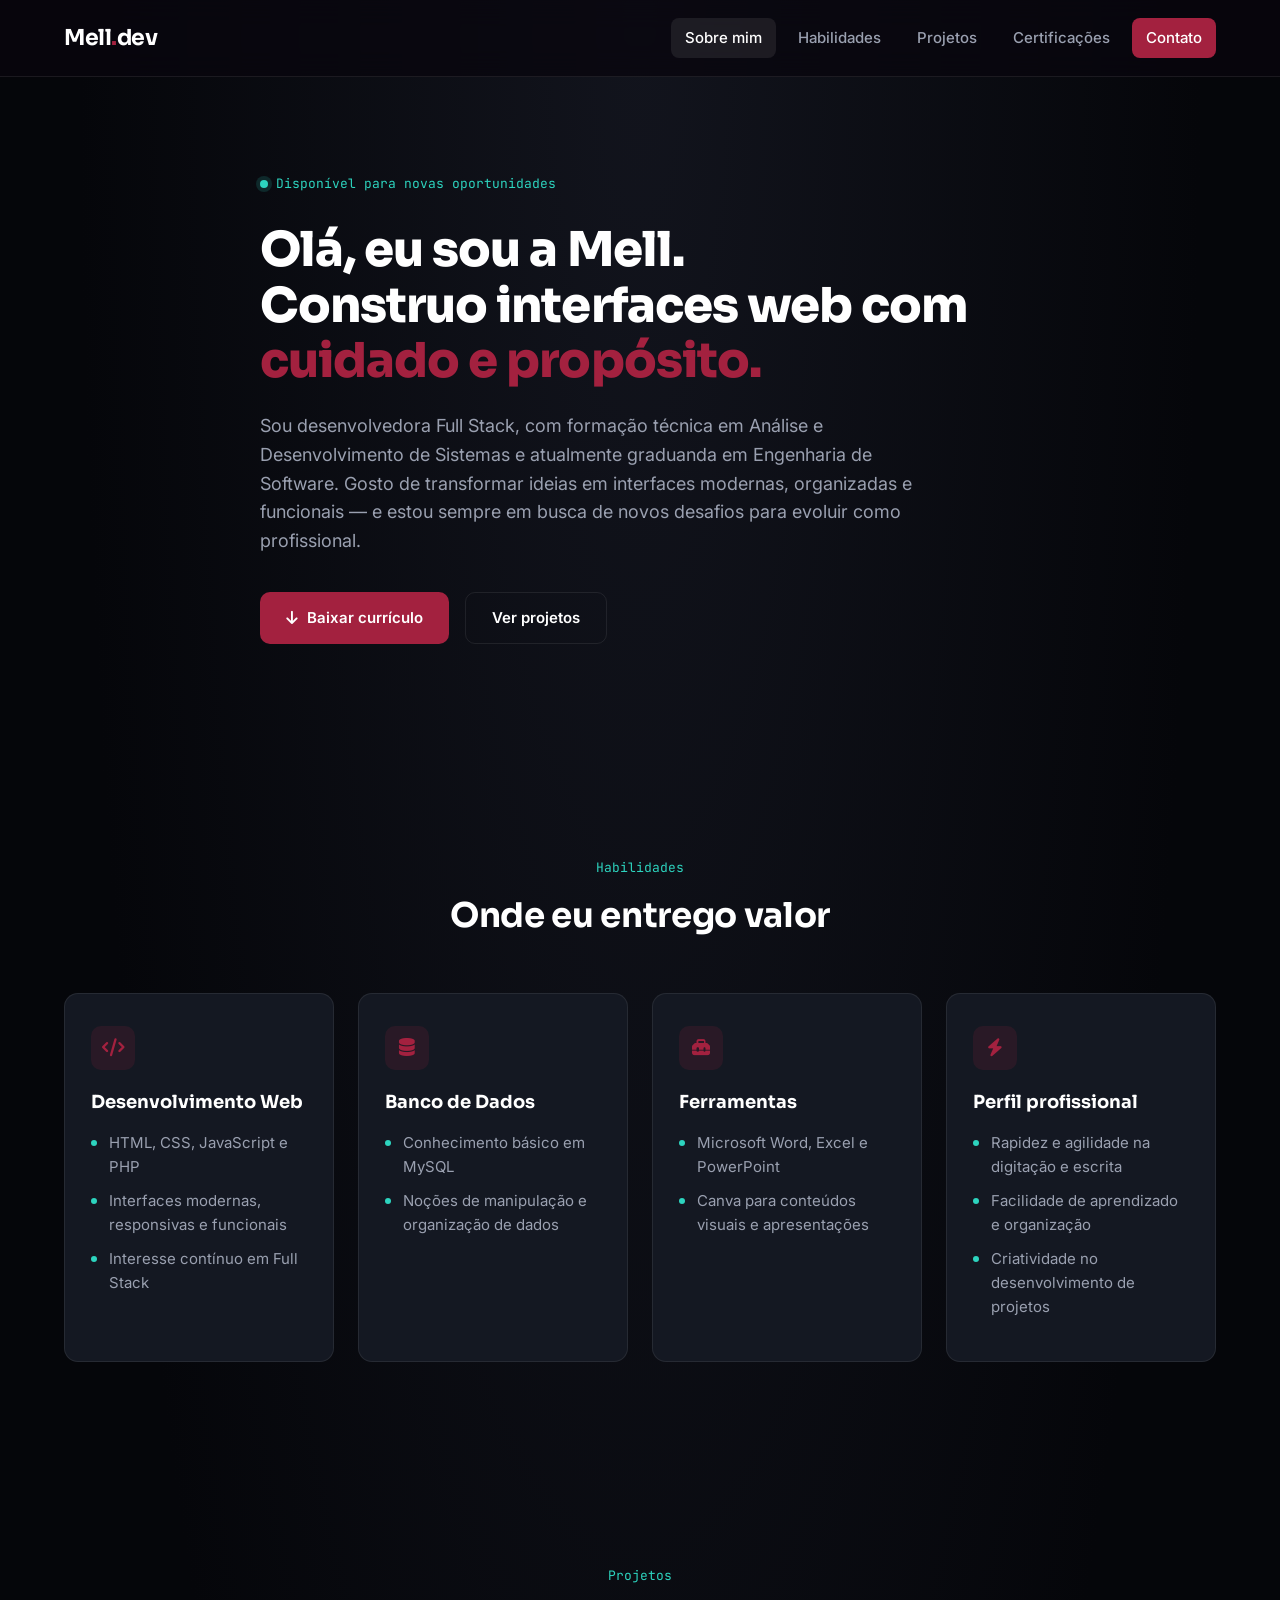
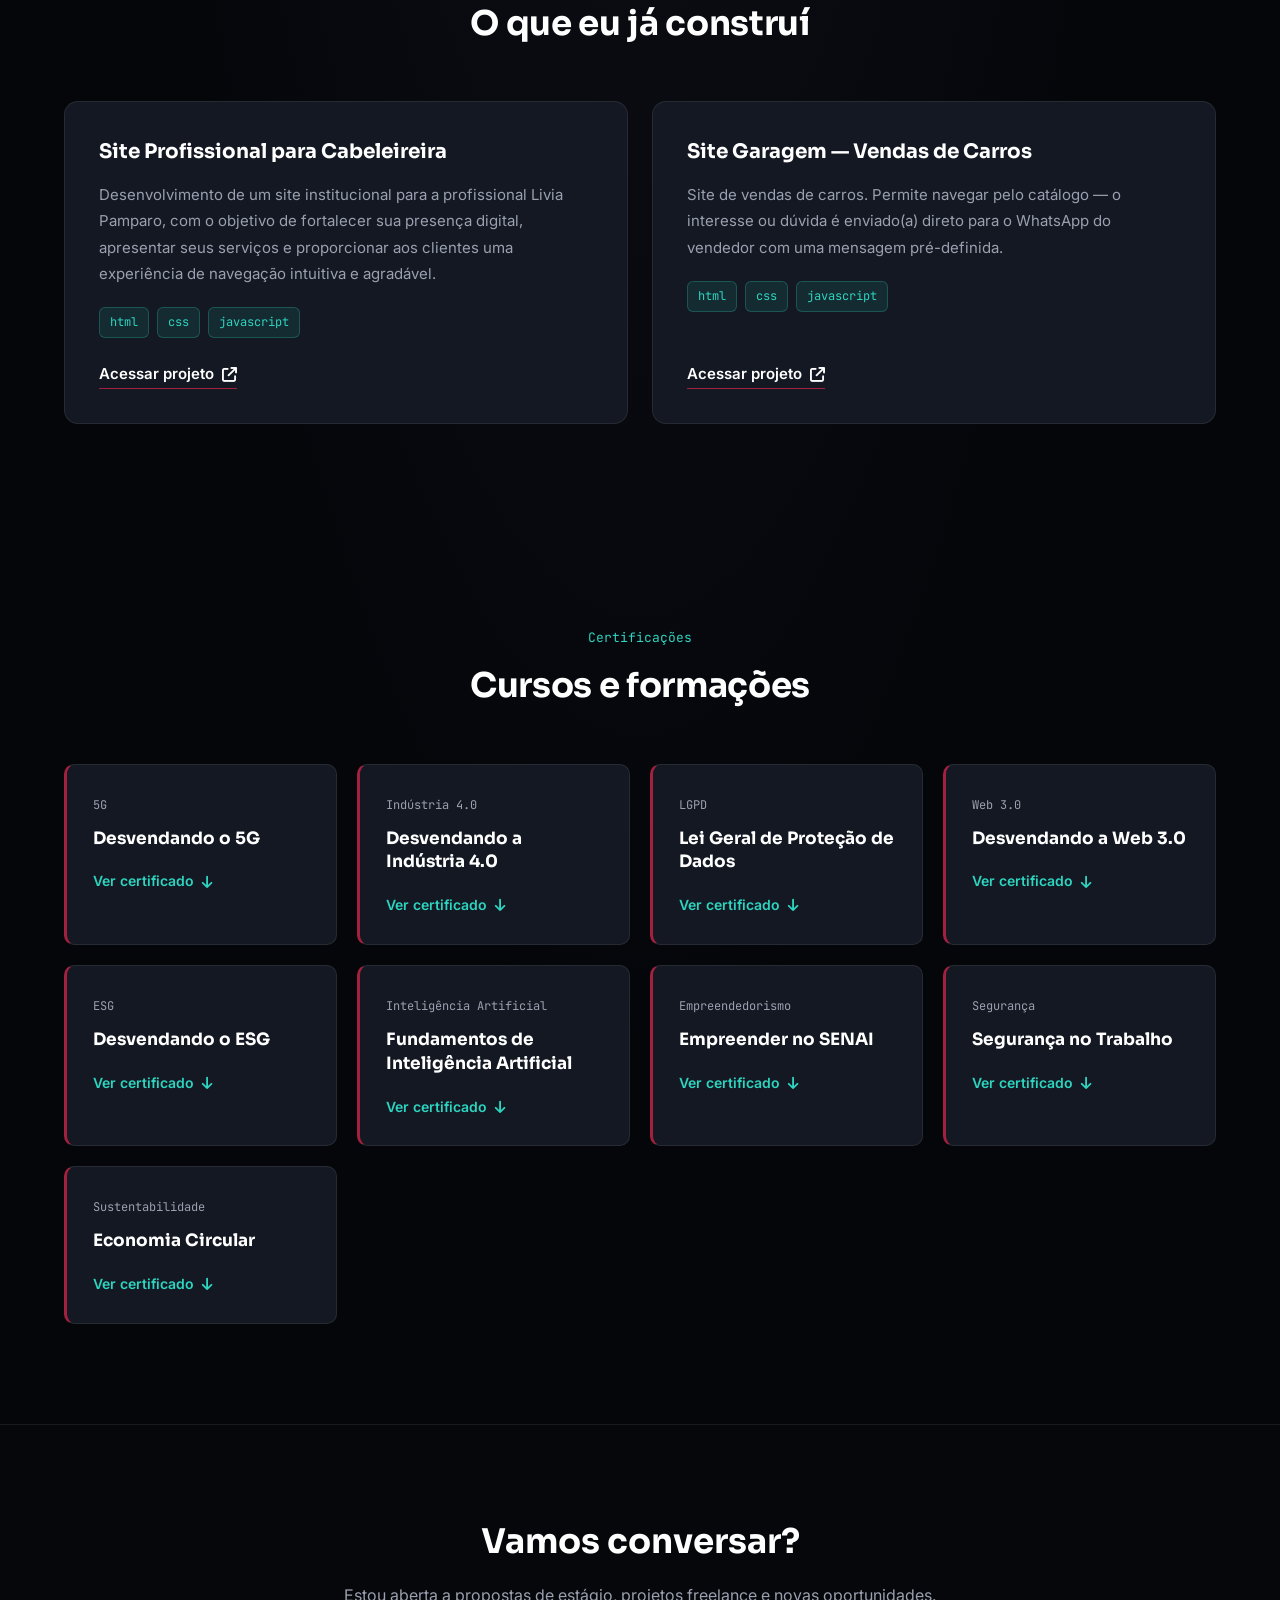
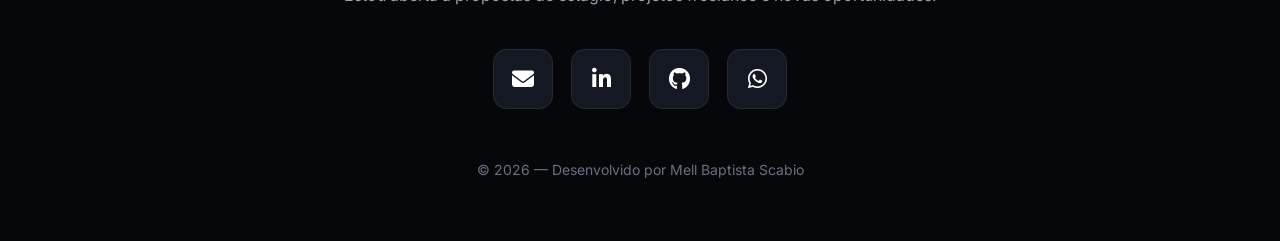
==== commit 640ceec4: "curriculo novo" ====
--- a/index.html
+++ b/index.html
@@ -58,7 +58,7 @@
                 </p>
 
                 <div class="hero-actions">
-                    <a href="assets/Mell-Currículo-Profissional.pdf" download class="btn btn-primary">
+                    <a href="assets/mell-Curriculo-profissional.pdf" download class="btn btn-primary">
                         <i class="fa-solid fa-arrow-down"></i> Baixar currículo
                     </a>
                     <a href="#projetos" class="btn btn-ghost">Ver projetos</a>
@@ -80,7 +80,7 @@
                     <ul>
                         <li>HTML, CSS, JavaScript e PHP</li>
                         <li>Interfaces modernas, responsivas e funcionais</li>
-                        <li>Interesse contínuo em Banco de Dados SQL</li>
+                        <li>Interesse contínuo em Full Stack</li>
                     </ul>
                 </article>
 
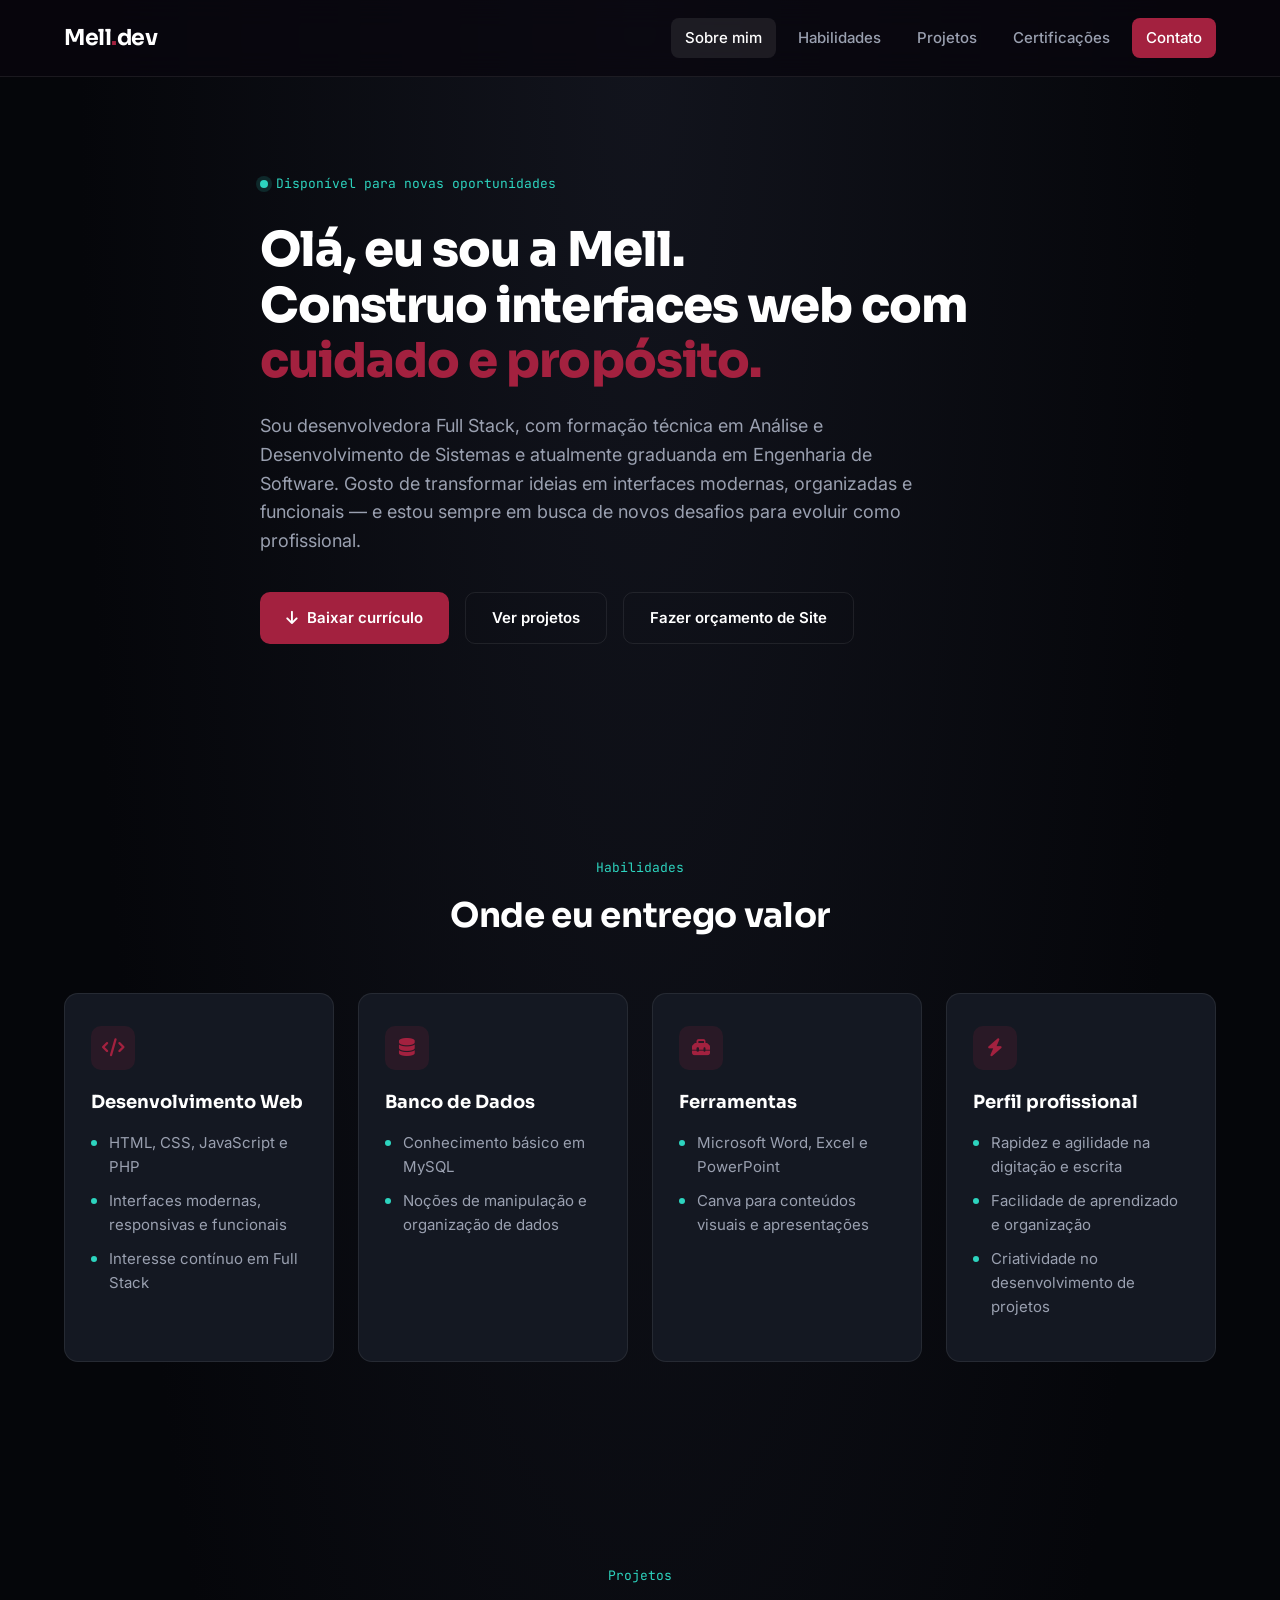
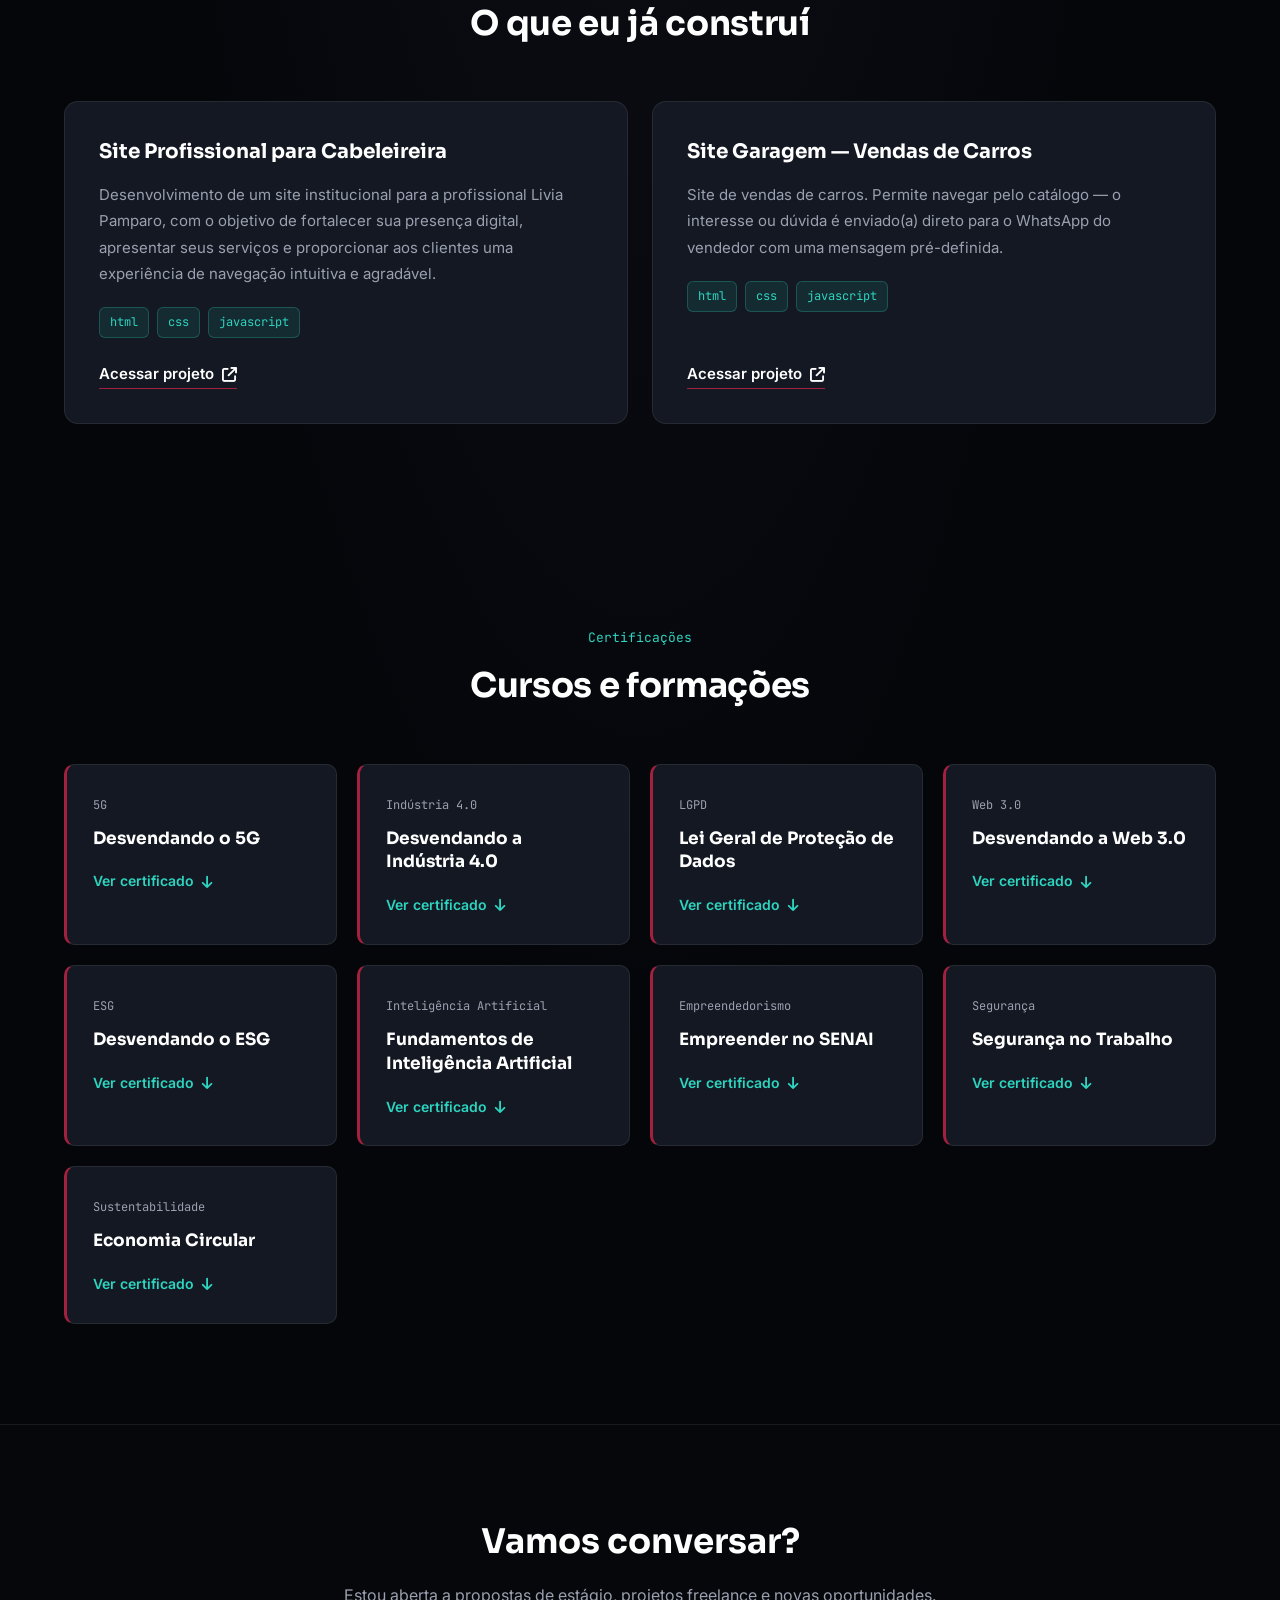
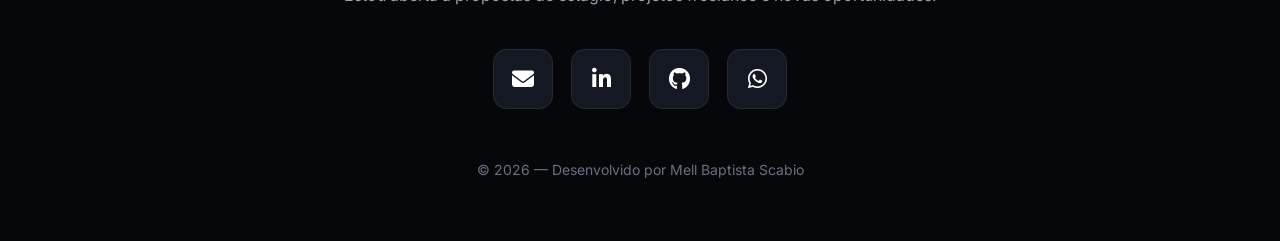
==== commit 84c8d6f1: "ajuste teccode" ====
--- a/index.html
+++ b/index.html
@@ -62,6 +62,7 @@
                         <i class="fa-solid fa-arrow-down"></i> Baixar currículo
                     </a>
                     <a href="#projetos" class="btn btn-ghost">Ver projetos</a>
+                    <a href="teccodesoft-site/index.html" class="btn btn-ghost">Fazer orçamento de Site</a>
                 </div>
             </div>
         </section>
@@ -228,7 +229,7 @@
             <a href="mailto:mellbs1409@gmail.com" class="icone-card" title="E-mail">
                 <i class="fa-solid fa-envelope"></i>
             </a>
-            <a href="https://www.linkedin.com/in/mell-scabio-a323b62b7" target="_blank" rel="noopener" class="icone-card" title="LinkedIn">
+            <a href="www.linkedin.com/in/mell-baptista-scabio-a323b62b7" target="_blank" rel="noopener" class="icone-card" title="LinkedIn">
                 <i class="fa-brands fa-linkedin-in"></i>
             </a>
             <a href="https://github.com/Mellbs" target="_blank" rel="noopener" class="icone-card" title="GitHub">
